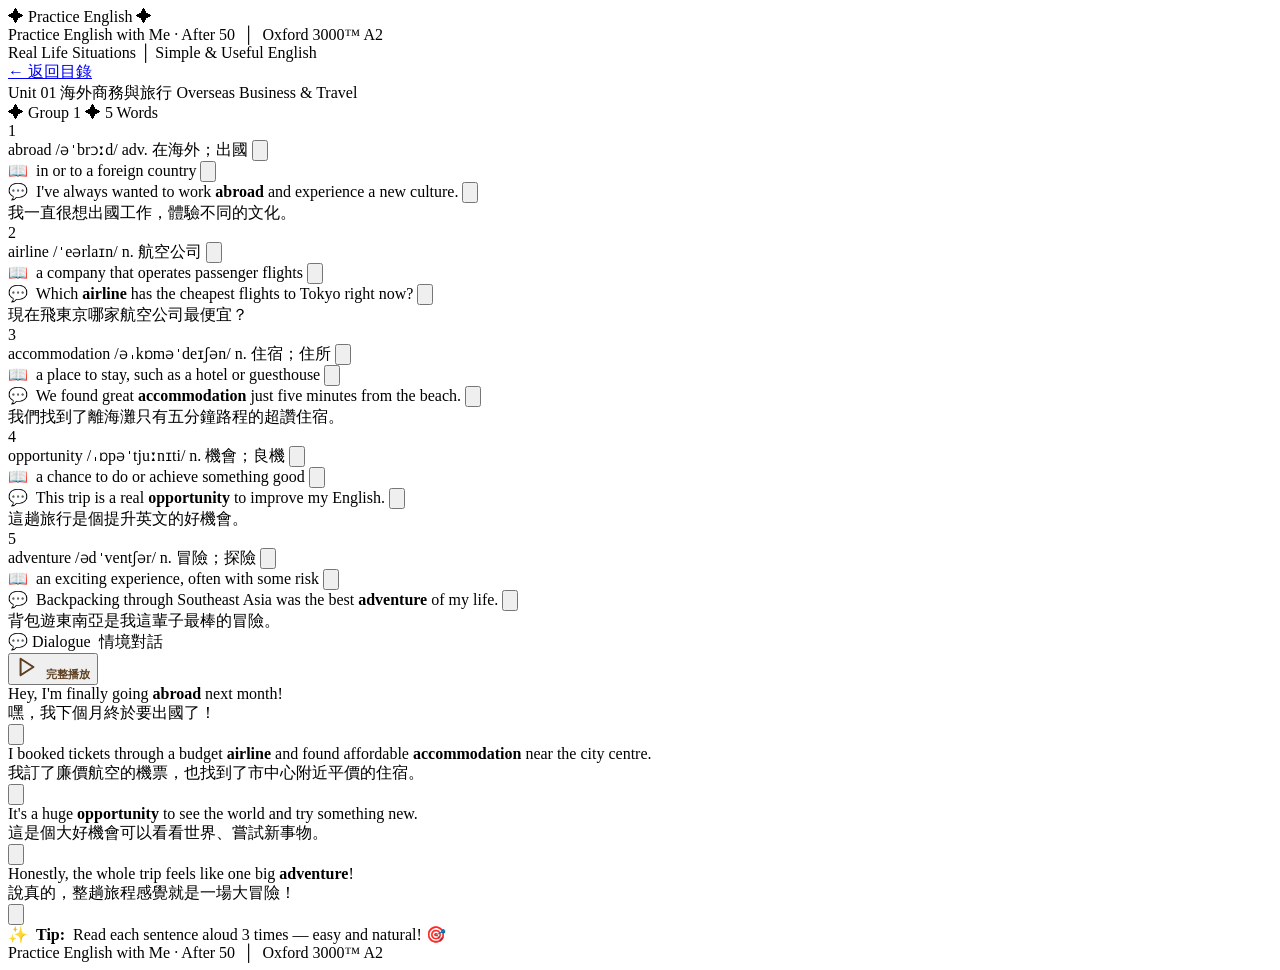
==== U01_G01.html @ 789883ff "Add U01_G01 audio files and update HTML" ====
<!DOCTYPE html>
<html lang="zh-TW">
<head>
  <meta charset="UTF-8">
  <meta name="viewport" content="width=device-width, initial-scale=1.0">
  <title>U01 G01 · Overseas Business &amp; Travel | Practice English After 50</title>
  <link rel="stylesheet" href="assets/style.css">
</head>
<body>

<!-- ── HEADER ─────────────────────────────────── -->
<header class="site-header">
  <div class="brand-top">✦ Practice English ✦</div>
  <div class="brand-name">Practice English with Me · After 50 &nbsp;│&nbsp; Oxford 3000™ A2</div>
  <div class="brand-sub">Real Life Situations │ Simple &amp; Useful English</div>
</header>

<!-- ── MAIN ───────────────────────────────────── -->
<main class="unit-wrap">

  <a class="back-nav" href="index.html">
    ← 返回目錄
  </a>

  <!-- Unit title bar -->
  <div class="unit-title-bar">
    <div>
      <span class="unit-label">Unit 01</span>
      <span class="unit-title-en">海外商務與旅行</span>
      <span class="unit-title-zh">Overseas Business &amp; Travel</span>
    </div>
    <span class="group-badge">✦ Group 1 ✦ 5 Words</span>
  </div>

  <!-- ── WORD CARDS ──────────────────────────── -->
  <div class="word-cards">

    <!-- W01: abroad (odd = white) -->
    <div class="word-card odd">
      <div class="word-num">1</div>
      <div class="word-body">
        <div class="word-top-row">
          <span class="word-en">abroad</span>
          <span class="word-pron">/əˈbrɔːd/</span>
          <span class="word-pos">adv.</span>
          <span class="word-zh">在海外；出國</span>
          <button class="audio-btn" onclick="playAudio('W01_1')" title="唸單字">
            <svg viewBox="0 0 24 24" fill="none" stroke="currentColor" stroke-width="2.2" stroke-linecap="round" stroke-linejoin="round"><polygon points="5 3 19 12 5 21 5 3"/></svg>
          </button>
        </div>
        <div class="word-def-row">
          <span>📖 &nbsp;in or to a foreign country</span>
          <button class="audio-btn" onclick="playAudio('W01_2')" title="唸定義">
            <svg viewBox="0 0 24 24" fill="none" stroke="currentColor" stroke-width="2.2" stroke-linecap="round" stroke-linejoin="round"><polygon points="5 3 19 12 5 21 5 3"/></svg>
          </button>
        </div>
        <div class="word-ex-row">
          <div class="word-ex-en">
            <span>💬 &nbsp;I've always wanted to work <strong>abroad</strong> and experience a new culture.</span>
            <button class="audio-btn" onclick="playAudio('W01_3')" title="唸例句">
              <svg viewBox="0 0 24 24" fill="none" stroke="currentColor" stroke-width="2.2" stroke-linecap="round" stroke-linejoin="round"><polygon points="5 3 19 12 5 21 5 3"/></svg>
            </button>
          </div>
          <div class="word-ex-zh">我一直很想出國工作，體驗不同的文化。</div>
        </div>
      </div>
    </div>

    <!-- W02: airline (even = FAF5EE) -->
    <div class="word-card even">
      <div class="word-num">2</div>
      <div class="word-body">
        <div class="word-top-row">
          <span class="word-en">airline</span>
          <span class="word-pron">/ˈeərlaɪn/</span>
          <span class="word-pos">n.</span>
          <span class="word-zh">航空公司</span>
          <button class="audio-btn" onclick="playAudio('W02_1')" title="唸單字">
            <svg viewBox="0 0 24 24" fill="none" stroke="currentColor" stroke-width="2.2" stroke-linecap="round" stroke-linejoin="round"><polygon points="5 3 19 12 5 21 5 3"/></svg>
          </button>
        </div>
        <div class="word-def-row">
          <span>📖 &nbsp;a company that operates passenger flights</span>
          <button class="audio-btn" onclick="playAudio('W02_2')" title="唸定義">
            <svg viewBox="0 0 24 24" fill="none" stroke="currentColor" stroke-width="2.2" stroke-linecap="round" stroke-linejoin="round"><polygon points="5 3 19 12 5 21 5 3"/></svg>
          </button>
        </div>
        <div class="word-ex-row">
          <div class="word-ex-en">
            <span>💬 &nbsp;Which <strong>airline</strong> has the cheapest flights to Tokyo right now?</span>
            <button class="audio-btn" onclick="playAudio('W02_3')" title="唸例句">
              <svg viewBox="0 0 24 24" fill="none" stroke="currentColor" stroke-width="2.2" stroke-linecap="round" stroke-linejoin="round"><polygon points="5 3 19 12 5 21 5 3"/></svg>
            </button>
          </div>
          <div class="word-ex-zh">現在飛東京哪家航空公司最便宜？</div>
        </div>
      </div>
    </div>

    <!-- W03: accommodation (odd = white) -->
    <div class="word-card odd">
      <div class="word-num">3</div>
      <div class="word-body">
        <div class="word-top-row">
          <span class="word-en">accommodation</span>
          <span class="word-pron">/əˌkɒməˈdeɪʃən/</span>
          <span class="word-pos">n.</span>
          <span class="word-zh">住宿；住所</span>
          <button class="audio-btn" onclick="playAudio('W03_1')" title="唸單字">
            <svg viewBox="0 0 24 24" fill="none" stroke="currentColor" stroke-width="2.2" stroke-linecap="round" stroke-linejoin="round"><polygon points="5 3 19 12 5 21 5 3"/></svg>
          </button>
        </div>
        <div class="word-def-row">
          <span>📖 &nbsp;a place to stay, such as a hotel or guesthouse</span>
          <button class="audio-btn" onclick="playAudio('W03_2')" title="唸定義">
            <svg viewBox="0 0 24 24" fill="none" stroke="currentColor" stroke-width="2.2" stroke-linecap="round" stroke-linejoin="round"><polygon points="5 3 19 12 5 21 5 3"/></svg>
          </button>
        </div>
        <div class="word-ex-row">
          <div class="word-ex-en">
            <span>💬 &nbsp;We found great <strong>accommodation</strong> just five minutes from the beach.</span>
            <button class="audio-btn" onclick="playAudio('W03_3')" title="唸例句">
              <svg viewBox="0 0 24 24" fill="none" stroke="currentColor" stroke-width="2.2" stroke-linecap="round" stroke-linejoin="round"><polygon points="5 3 19 12 5 21 5 3"/></svg>
            </button>
          </div>
          <div class="word-ex-zh">我們找到了離海灘只有五分鐘路程的超讚住宿。</div>
        </div>
      </div>
    </div>

    <!-- W04: opportunity (even) -->
    <div class="word-card even">
      <div class="word-num">4</div>
      <div class="word-body">
        <div class="word-top-row">
          <span class="word-en">opportunity</span>
          <span class="word-pron">/ˌɒpəˈtjuːnɪti/</span>
          <span class="word-pos">n.</span>
          <span class="word-zh">機會；良機</span>
          <button class="audio-btn" onclick="playAudio('W04_1')" title="唸單字">
            <svg viewBox="0 0 24 24" fill="none" stroke="currentColor" stroke-width="2.2" stroke-linecap="round" stroke-linejoin="round"><polygon points="5 3 19 12 5 21 5 3"/></svg>
          </button>
        </div>
        <div class="word-def-row">
          <span>📖 &nbsp;a chance to do or achieve something good</span>
          <button class="audio-btn" onclick="playAudio('W04_2')" title="唸定義">
            <svg viewBox="0 0 24 24" fill="none" stroke="currentColor" stroke-width="2.2" stroke-linecap="round" stroke-linejoin="round"><polygon points="5 3 19 12 5 21 5 3"/></svg>
          </button>
        </div>
        <div class="word-ex-row">
          <div class="word-ex-en">
            <span>💬 &nbsp;This trip is a real <strong>opportunity</strong> to improve my English.</span>
            <button class="audio-btn" onclick="playAudio('W04_3')" title="唸例句">
              <svg viewBox="0 0 24 24" fill="none" stroke="currentColor" stroke-width="2.2" stroke-linecap="round" stroke-linejoin="round"><polygon points="5 3 19 12 5 21 5 3"/></svg>
            </button>
          </div>
          <div class="word-ex-zh">這趟旅行是個提升英文的好機會。</div>
        </div>
      </div>
    </div>

    <!-- W05: adventure (odd = white) -->
    <div class="word-card odd">
      <div class="word-num">5</div>
      <div class="word-body">
        <div class="word-top-row">
          <span class="word-en">adventure</span>
          <span class="word-pron">/ədˈventʃər/</span>
          <span class="word-pos">n.</span>
          <span class="word-zh">冒險；探險</span>
          <button class="audio-btn" onclick="playAudio('W05_1')" title="唸單字">
            <svg viewBox="0 0 24 24" fill="none" stroke="currentColor" stroke-width="2.2" stroke-linecap="round" stroke-linejoin="round"><polygon points="5 3 19 12 5 21 5 3"/></svg>
          </button>
        </div>
        <div class="word-def-row">
          <span>📖 &nbsp;an exciting experience, often with some risk</span>
          <button class="audio-btn" onclick="playAudio('W05_2')" title="唸定義">
            <svg viewBox="0 0 24 24" fill="none" stroke="currentColor" stroke-width="2.2" stroke-linecap="round" stroke-linejoin="round"><polygon points="5 3 19 12 5 21 5 3"/></svg>
          </button>
        </div>
        <div class="word-ex-row">
          <div class="word-ex-en">
            <span>💬 &nbsp;Backpacking through Southeast Asia was the best <strong>adventure</strong> of my life.</span>
            <button class="audio-btn" onclick="playAudio('W05_3')" title="唸例句">
              <svg viewBox="0 0 24 24" fill="none" stroke="currentColor" stroke-width="2.2" stroke-linecap="round" stroke-linejoin="round"><polygon points="5 3 19 12 5 21 5 3"/></svg>
            </button>
          </div>
          <div class="word-ex-zh">背包遊東南亞是我這輩子最棒的冒險。</div>
        </div>
      </div>
    </div>

  </div><!-- /word-cards -->

  <!-- ── DIALOGUE ────────────────────────────── -->
  <div class="dialogue-section">
    <div class="dialogue-header">
      <div>
        <span class="dialogue-header-label">💬 Dialogue &nbsp;情境對話</span>
      </div>
      <button class="audio-btn" style="color:#5C3D1E;" onclick="playAudio('D_full')" title="播放完整對話">
        <svg viewBox="0 0 24 24" fill="none" stroke="currentColor" stroke-width="2.2" stroke-linecap="round" stroke-linejoin="round" style="width:22px;height:22px;"><polygon points="5 3 19 12 5 21 5 3"/></svg>
        <span style="font-size:11px;font-weight:700;margin-left:4px;color:#5C3D1E;">完整播放</span>
      </button>
    </div>

    <div class="dialogue-lines">

      <div class="dialogue-line">
        <div class="dialogue-text">
          <div class="dialogue-en">Hey, I'm finally going <strong>abroad</strong> next month!</div>
          <div class="dialogue-zh">嘿，我下個月終於要出國了！</div>
        </div>
        <button class="audio-btn" onclick="playAudio('D01')" title="播放這句">
          <svg viewBox="0 0 24 24" fill="none" stroke="currentColor" stroke-width="2.2" stroke-linecap="round" stroke-linejoin="round"><polygon points="5 3 19 12 5 21 5 3"/></svg>
        </button>
      </div>

      <div class="dialogue-line">
        <div class="dialogue-text">
          <div class="dialogue-en">I booked tickets through a budget <strong>airline</strong> and found affordable <strong>accommodation</strong> near the city centre.</div>
          <div class="dialogue-zh">我訂了廉價航空的機票，也找到了市中心附近平價的住宿。</div>
        </div>
        <button class="audio-btn" onclick="playAudio('D02')" title="播放這句">
          <svg viewBox="0 0 24 24" fill="none" stroke="currentColor" stroke-width="2.2" stroke-linecap="round" stroke-linejoin="round"><polygon points="5 3 19 12 5 21 5 3"/></svg>
        </button>
      </div>

      <div class="dialogue-line">
        <div class="dialogue-text">
          <div class="dialogue-en">It's a huge <strong>opportunity</strong> to see the world and try something new.</div>
          <div class="dialogue-zh">這是個大好機會可以看看世界、嘗試新事物。</div>
        </div>
        <button class="audio-btn" onclick="playAudio('D03')" title="播放這句">
          <svg viewBox="0 0 24 24" fill="none" stroke="currentColor" stroke-width="2.2" stroke-linecap="round" stroke-linejoin="round"><polygon points="5 3 19 12 5 21 5 3"/></svg>
        </button>
      </div>

      <div class="dialogue-line">
        <div class="dialogue-text">
          <div class="dialogue-en">Honestly, the whole trip feels like one big <strong>adventure</strong>!</div>
          <div class="dialogue-zh">說真的，整趟旅程感覺就是一場大冒險！</div>
        </div>
        <button class="audio-btn" onclick="playAudio('D04')" title="播放這句">
          <svg viewBox="0 0 24 24" fill="none" stroke="currentColor" stroke-width="2.2" stroke-linecap="round" stroke-linejoin="round"><polygon points="5 3 19 12 5 21 5 3"/></svg>
        </button>
      </div>

    </div><!-- /dialogue-lines -->

    <div class="tip-bar">
      ✨ &nbsp;<strong>Tip:</strong> &nbsp;Read each sentence aloud 3 times — easy and natural! 🎯
    </div>

  </div><!-- /dialogue-section -->

</main>

<footer class="site-footer">
  Practice English with Me · After 50 &nbsp;│&nbsp; Oxford 3000™ A2
</footer>

<!-- ── AUDIO ENGINE ────────────────────────────── -->
<script>
  // Audio file map — paths relative to this HTML file
  const AUDIO_MAP = {
    'W01_1': 'assets/audio/U01_G01/W01_1.mp3',
    'W01_2': 'assets/audio/U01_G01/W01_2.mp3',
    'W01_3': 'assets/audio/U01_G01/W01_3.mp3',
    'W02_1': 'assets/audio/U01_G01/W02_1.mp3',
    'W02_2': 'assets/audio/U01_G01/W02_2.mp3',
    'W02_3': 'assets/audio/U01_G01/W02_3.mp3',
    'W03_1': 'assets/audio/U01_G01/W03_1.mp3',
    'W03_2': 'assets/audio/U01_G01/W03_2.mp3',
    'W03_3': 'assets/audio/U01_G01/W03_3.mp3',
    'W04_1': 'assets/audio/U01_G01/W04_1.mp3',
    'W04_2': 'assets/audio/U01_G01/W04_2.mp3',
    'W04_3': 'assets/audio/U01_G01/W04_3.mp3',
    'W05_1': 'assets/audio/U01_G01/W05_1.mp3',
    'W05_2': 'assets/audio/U01_G01/W05_2.mp3',
    'W05_3': 'assets/audio/U01_G01/W05_3.mp3',
    'D_full': 'assets/audio/U01_G01/D_full.mp3',
    'D01':    'assets/audio/U01_G01/D01.mp3',
    'D02':    'assets/audio/U01_G01/D02.mp3',
    'D03':    'assets/audio/U01_G01/D03.mp3',
    'D04':    'assets/audio/U01_G01/D04.mp3',
  };

  let currentAudio = null;
  let currentBtn   = null;

  function playAudio(key) {
    const src = AUDIO_MAP[key];
    if (!src) return;

    // Stop any currently playing audio
    if (currentAudio) {
      currentAudio.pause();
      currentAudio.currentTime = 0;
      if (currentBtn) currentBtn.classList.remove('playing');
    }

    // Find the button that was clicked (closest .audio-btn with matching onclick)
    const btn = event.currentTarget;

    const audio = new Audio(src);
    currentAudio = audio;
    currentBtn   = btn;

    btn.classList.add('playing');
    audio.play().catch(() => {});

    audio.addEventListener('ended', () => {
      btn.classList.remove('playing');
      currentAudio = null;
      currentBtn   = null;
    });
  }
</script>

</body>
</html>
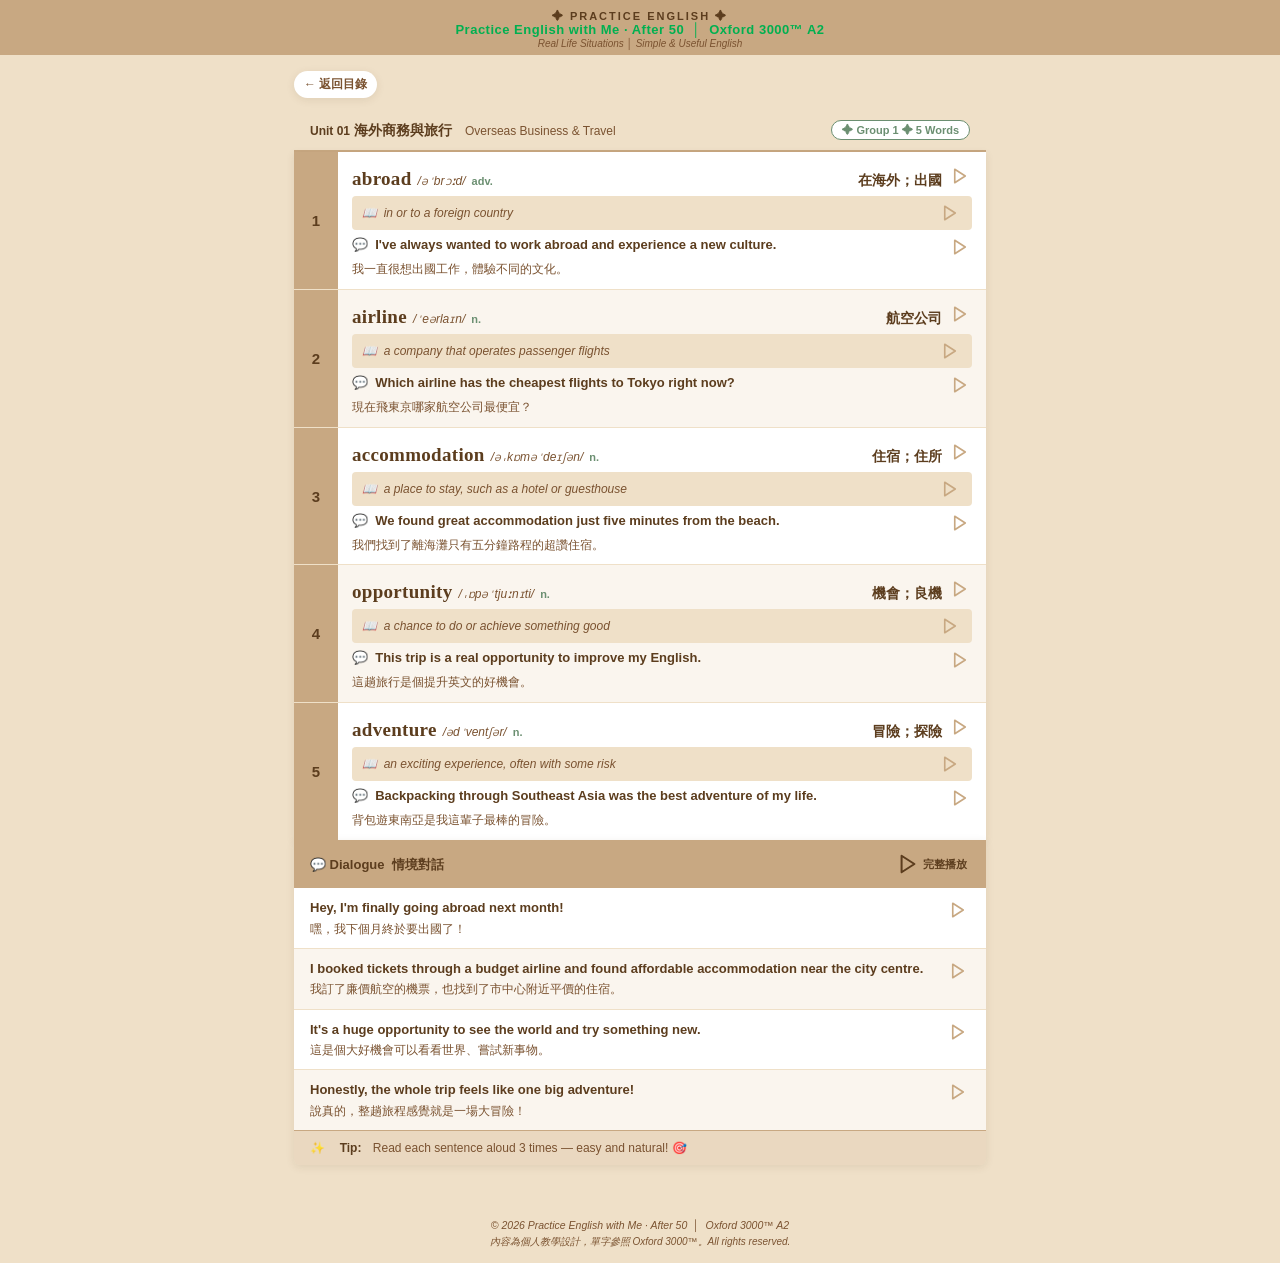
==== commit e33575d7: "Update footer with copyright notice" ====
--- a/U01_G01.html
+++ b/U01_G01.html
@@ -257,7 +257,8 @@
 </main>
 
 <footer class="site-footer">
-  Practice English with Me · After 50 &nbsp;│&nbsp; Oxford 3000™ A2
+  <p>© 2026 Practice English with Me · After 50 &nbsp;│&nbsp; Oxford 3000™ A2</p>
+  <p style="margin-top:4px;font-size:10px;">內容為個人教學設計，單字參照 Oxford 3000™。All rights reserved.</p>
 </footer>
 
 <!-- ── AUDIO ENGINE ────────────────────────────── -->
--- a/assets/style.css
+++ b/assets/style.css
@@ -0,0 +1 @@
+:root{--c-header-bg:#C8A882;--c-unit-bg:#EFE0C8;--c-card-odd:#FFFFFF;--c-card-even:#FAF5EE;--c-tip-bg:#EAD8C0;--c-text-dark:#5C3D1E;--c-text-mid:#7A5230;--c-pos:#6B8F71;--c-brand:#00B050;--c-white:#FFFFFF;--font-main:'Georgia','Times New Roman',serif;--font-ui:'Arial','Helvetica Neue',sans-serif;--shadow:0 2px 8px rgba(92,61,30,0.10);--radius:6px}*{box-sizing:border-box;margin:0;padding:0}body{font-family:var(--font-ui);background:var(--c-unit-bg);color:var(--c-text-dark);min-height:100vh}a{color:inherit;text-decoration:none}.site-header{background:var(--c-header-bg);padding:10px 20px 6px;text-align:center}.site-header .brand-top{font-size:11px;font-weight:700;letter-spacing:2px;color:var(--c-text-dark);text-transform:uppercase}.site-header .brand-name{font-size:13px;font-weight:700;color:var(--c-brand);letter-spacing:0.5px}.site-header .brand-sub{font-size:10px;color:var(--c-text-mid);font-style:italic;margin-top:1px}.index-wrap{max-width:860px;margin:0 auto;padding:20px 16px 40px}.index-title-bar{background:var(--c-text-dark);color:var(--c-white);border-radius:var(--radius) var(--radius) 0 0;padding:14px 20px;display:flex;align-items:center;gap:12px}.index-title-bar .badge{background:var(--c-brand);color:white;font-size:11px;font-weight:700;padding:3px 10px;border-radius:20px;letter-spacing:1px;white-space:nowrap}.index-title-bar h1{font-size:17px;font-weight:700;letter-spacing:0.5px}.toc-grid{display:grid;grid-template-columns:1fr;gap:0;background:var(--c-white);border-radius:0 0 var(--radius) var(--radius);overflow:hidden;box-shadow:var(--shadow)}.toc-unit{border-bottom:1px solid var(--c-unit-bg)}.toc-unit:last-child{border-bottom:none}.toc-unit-header{background:var(--c-unit-bg);padding:10px 16px;display:flex;align-items:center;gap:10px}.toc-unit-num{background:var(--c-header-bg);color:var(--c-text-dark);font-size:11px;font-weight:700;padding:2px 8px;border-radius:3px;min-width:40px;text-align:center}.toc-unit-title-en{font-size:14px;font-weight:700;color:var(--c-text-dark);flex:1}.toc-unit-title-zh{font-size:12px;color:var(--c-text-mid)}.toc-groups{display:flex;flex-wrap:wrap;gap:8px;padding:10px 16px 12px 66px;background:var(--c-white)}.toc-group-link{display:inline-flex;align-items:center;gap:6px;background:var(--c-card-even);border:1.5px solid var(--c-unit-bg);border-radius:20px;padding:5px 14px;font-size:12px;color:var(--c-text-dark);font-weight:600;transition:all 0.18s;cursor:pointer}.toc-group-link:hover{background:var(--c-header-bg);border-color:var(--c-header-bg);color:var(--c-text-dark);transform:translateY(-1px);box-shadow:0 3px 8px rgba(92,61,30,0.15)}.toc-group-link.locked{opacity:0.45;cursor:default;pointer-events:none}.toc-group-link .dot{width:7px;height:7px;border-radius:50%;background:var(--c-pos)}.toc-group-link.locked .dot{background:#bbb}.index-footer-note{text-align:center;margin-top:18px;font-size:11px;color:var(--c-text-mid);font-style:italic}.unit-wrap{max-width:720px;margin:0 auto;padding:16px 14px 40px}.back-nav{display:inline-flex;align-items:center;gap:6px;color:var(--c-text-mid);font-size:12px;font-weight:600;margin-bottom:12px;padding:5px 10px;border-radius:20px;background:var(--c-white);box-shadow:var(--shadow);cursor:pointer;transition:background 0.15s}.back-nav:hover{background:var(--c-tip-bg)}.unit-title-bar{background:var(--c-unit-bg);border-radius:var(--radius) var(--radius) 0 0;padding:10px 16px;display:flex;align-items:center;justify-content:space-between;border-bottom:2px solid var(--c-header-bg)}.unit-title-bar .unit-label{font-size:12px;font-weight:700;color:var(--c-text-dark)}.unit-title-bar .unit-title-en{font-size:14px;font-weight:700;color:var(--c-text-dark)}.unit-title-bar .unit-title-zh{font-size:12px;color:var(--c-text-mid);margin-left:8px}.unit-title-bar .group-badge{font-size:11px;color:var(--c-pos);font-weight:700;background:var(--c-white);padding:3px 10px;border-radius:20px;border:1.5px solid var(--c-pos);white-space:nowrap}.word-cards{background:var(--c-white);box-shadow:var(--shadow)}.word-card{display:grid;grid-template-columns:44px 1fr;border-bottom:1px solid var(--c-unit-bg)}.word-card:last-child{border-bottom:none}.word-card.even{background:var(--c-card-even)}.word-card.odd{background:var(--c-card-odd)}.word-num{background:var(--c-header-bg);display:flex;align-items:center;justify-content:center;font-size:15px;font-weight:700;color:var(--c-text-dark);padding:16px 0}.word-body{padding:12px 14px 10px}.word-top-row{display:flex;align-items:baseline;flex-wrap:wrap;gap:6px;margin-bottom:4px}.word-en{font-size:19px;font-weight:700;color:var(--c-text-dark);font-family:var(--font-main);letter-spacing:0.3px}.word-pron{font-size:12px;color:var(--c-text-mid);font-style:italic}.word-pos{font-size:11px;color:var(--c-pos);font-weight:700}.word-zh{font-size:14px;font-weight:700;color:var(--c-text-dark);margin-left:auto}.word-def-row{background:var(--c-unit-bg);border-radius:4px;padding:5px 10px;font-size:12px;color:var(--c-text-mid);font-style:italic;margin:6px 0 5px;display:flex;align-items:center;justify-content:space-between;gap:8px}.word-ex-row{font-size:13px;color:var(--c-text-dark);line-height:1.55}.word-ex-en{font-weight:600;margin-bottom:2px;display:flex;align-items:flex-start;justify-content:space-between;gap:8px}.word-ex-zh{font-size:11.5px;color:var(--c-text-mid)}.audio-btn{background:none;border:none;cursor:pointer;padding:3px;border-radius:50%;display:inline-flex;align-items:center;justify-content:center;transition:background 0.15s,transform 0.1s;flex-shrink:0;color:var(--c-header-bg)}.audio-btn:hover{background:var(--c-tip-bg);transform:scale(1.15)}.audio-btn.playing{color:var(--c-brand);animation:pulse 0.8s infinite alternate}@keyframes pulse{from{transform:scale(1)}to{transform:scale(1.2)}}.audio-btn svg{width:18px;height:18px}.dialogue-section{margin-top:0;box-shadow:var(--shadow);border-radius:0 0 var(--radius) var(--radius);overflow:hidden}.dialogue-header{background:var(--c-header-bg);padding:10px 16px;display:flex;align-items:center;justify-content:space-between}.dialogue-header-label{font-size:13px;font-weight:700;color:var(--c-text-dark)}.dialogue-lines{background:var(--c-white)}.dialogue-line{padding:10px 16px;border-bottom:1px solid var(--c-unit-bg);display:flex;align-items:flex-start;justify-content:space-between;gap:10px}.dialogue-line:last-child{border-bottom:none}.dialogue-line:nth-child(odd){background:var(--c-card-odd)}.dialogue-line:nth-child(even){background:var(--c-card-even)}.dialogue-text{flex:1}.dialogue-en{font-size:13px;font-weight:600;color:var(--c-text-dark);margin-bottom:3px;line-height:1.5}.dialogue-zh{font-size:11.5px;color:var(--c-text-mid);line-height:1.5}.tip-bar{background:var(--c-tip-bg);padding:10px 16px;font-size:12px;color:var(--c-text-mid);display:flex;align-items:center;gap:8px;border-top:1px solid var(--c-header-bg)}.tip-bar strong{color:var(--c-text-dark)}.site-footer{text-align:center;padding:14px;font-size:10.5px;color:var(--c-text-mid);font-style:italic}@media(max-width:480px){.word-en{font-size:17px}.word-zh{font-size:12px}.toc-groups{padding-left:16px}.unit-title-bar{flex-wrap:wrap;gap:6px}}
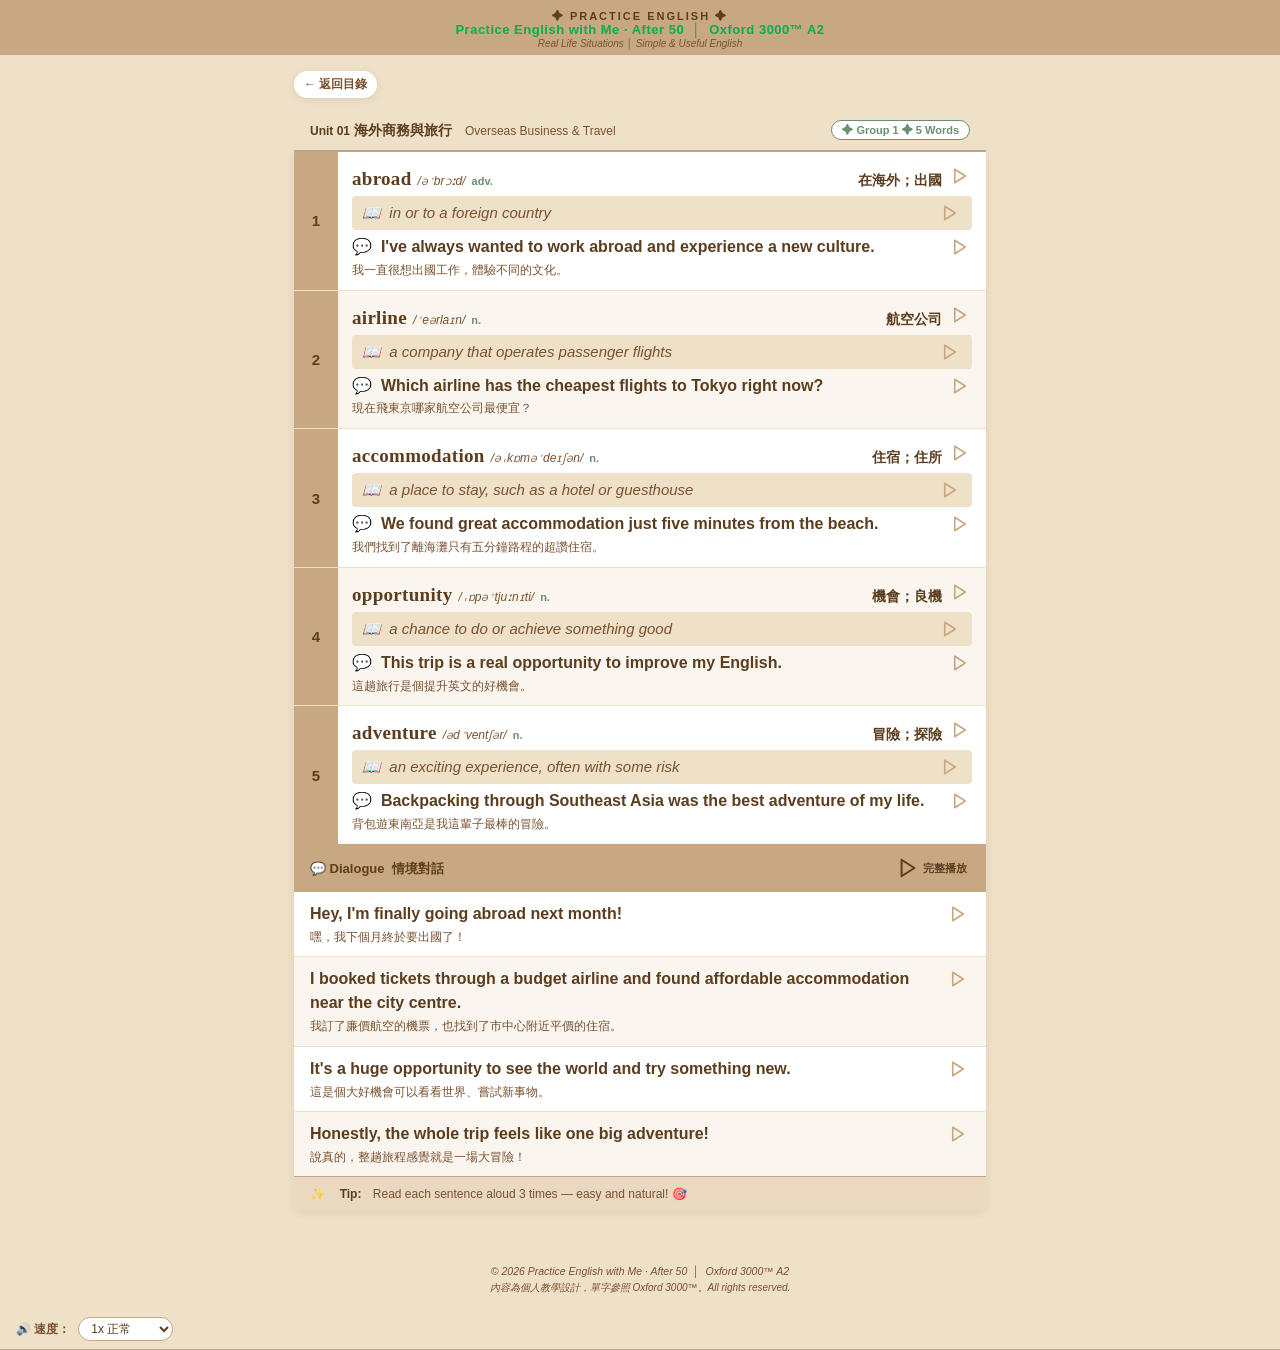
==== commit edc48db3: "Add pause and speed control" ====
--- a/U01_G01.html
+++ b/U01_G01.html
@@ -262,6 +262,16 @@
 </footer>
 
 <!-- ── AUDIO ENGINE ────────────────────────────── -->
+<div class="audio-controls-bar">
+  <span style="font-size:12px;color:var(--c-text-mid);font-weight:600;">🔊 速度：</span>
+  <select class="speed-select" id="speedSelect">
+    <option value="1">1x 正常</option>
+    <option value="0.75">0.75x 慢速</option>
+    <option value="0.5">0.5x 很慢</option>
+  </select>
+  <button class="pause-btn" id="pauseBtn">⏸ 暫停</button>
+</div>
+
 <script>
   // Audio file map — paths relative to this HTML file
   const AUDIO_MAP = {
@@ -309,14 +319,36 @@
     currentBtn   = btn;
 
     btn.classList.add('playing');
+    const speed = parseFloat(document.getElementById('speedSelect').value);
+    audio.playbackRate = speed;
     audio.play().catch(() => {});
 
     audio.addEventListener('ended', () => {
       btn.classList.remove('playing');
+      document.getElementById('pauseBtn').classList.remove('visible');
       currentAudio = null;
       currentBtn   = null;
     });
+
+    const pauseBtn = document.getElementById('pauseBtn');
+    pauseBtn.classList.add('visible');
+    pauseBtn.onclick = function() {
+      if (!currentAudio) return;
+      if (currentAudio.paused) {
+        currentAudio.play();
+        pauseBtn.textContent = '⏸ 暫停';
+        if (currentBtn) currentBtn.classList.add('playing');
+      } else {
+        currentAudio.pause();
+        pauseBtn.textContent = '▶ 繼續';
+        if (currentBtn) currentBtn.classList.remove('playing');
+      }
+    };
   }
+
+  document.getElementById('speedSelect').addEventListener('change', function() {
+    if (currentAudio) currentAudio.playbackRate = parseFloat(this.value);
+  });
 </script>
 
 </body>
--- a/assets/style.css
+++ b/assets/style.css
@@ -1 +1,7 @@
-:root{--c-header-bg:#C8A882;--c-unit-bg:#EFE0C8;--c-card-odd:#FFFFFF;--c-card-even:#FAF5EE;--c-tip-bg:#EAD8C0;--c-text-dark:#5C3D1E;--c-text-mid:#7A5230;--c-pos:#6B8F71;--c-brand:#00B050;--c-white:#FFFFFF;--font-main:'Georgia','Times New Roman',serif;--font-ui:'Arial','Helvetica Neue',sans-serif;--shadow:0 2px 8px rgba(92,61,30,0.10);--radius:6px}*{box-sizing:border-box;margin:0;padding:0}body{font-family:var(--font-ui);background:var(--c-unit-bg);color:var(--c-text-dark);min-height:100vh}a{color:inherit;text-decoration:none}.site-header{background:var(--c-header-bg);padding:10px 20px 6px;text-align:center}.site-header .brand-top{font-size:11px;font-weight:700;letter-spacing:2px;color:var(--c-text-dark);text-transform:uppercase}.site-header .brand-name{font-size:13px;font-weight:700;color:var(--c-brand);letter-spacing:0.5px}.site-header .brand-sub{font-size:10px;color:var(--c-text-mid);font-style:italic;margin-top:1px}.index-wrap{max-width:860px;margin:0 auto;padding:20px 16px 40px}.index-title-bar{background:var(--c-text-dark);color:var(--c-white);border-radius:var(--radius) var(--radius) 0 0;padding:14px 20px;display:flex;align-items:center;gap:12px}.index-title-bar .badge{background:var(--c-brand);color:white;font-size:11px;font-weight:700;padding:3px 10px;border-radius:20px;letter-spacing:1px;white-space:nowrap}.index-title-bar h1{font-size:17px;font-weight:700;letter-spacing:0.5px}.toc-grid{display:grid;grid-template-columns:1fr;gap:0;background:var(--c-white);border-radius:0 0 var(--radius) var(--radius);overflow:hidden;box-shadow:var(--shadow)}.toc-unit{border-bottom:1px solid var(--c-unit-bg)}.toc-unit:last-child{border-bottom:none}.toc-unit-header{background:var(--c-unit-bg);padding:10px 16px;display:flex;align-items:center;gap:10px}.toc-unit-num{background:var(--c-header-bg);color:var(--c-text-dark);font-size:11px;font-weight:700;padding:2px 8px;border-radius:3px;min-width:40px;text-align:center}.toc-unit-title-en{font-size:14px;font-weight:700;color:var(--c-text-dark);flex:1}.toc-unit-title-zh{font-size:12px;color:var(--c-text-mid)}.toc-groups{display:flex;flex-wrap:wrap;gap:8px;padding:10px 16px 12px 66px;background:var(--c-white)}.toc-group-link{display:inline-flex;align-items:center;gap:6px;background:var(--c-card-even);border:1.5px solid var(--c-unit-bg);border-radius:20px;padding:5px 14px;font-size:12px;color:var(--c-text-dark);font-weight:600;transition:all 0.18s;cursor:pointer}.toc-group-link:hover{background:var(--c-header-bg);border-color:var(--c-header-bg);color:var(--c-text-dark);transform:translateY(-1px);box-shadow:0 3px 8px rgba(92,61,30,0.15)}.toc-group-link.locked{opacity:0.45;cursor:default;pointer-events:none}.toc-group-link .dot{width:7px;height:7px;border-radius:50%;background:var(--c-pos)}.toc-group-link.locked .dot{background:#bbb}.index-footer-note{text-align:center;margin-top:18px;font-size:11px;color:var(--c-text-mid);font-style:italic}.unit-wrap{max-width:720px;margin:0 auto;padding:16px 14px 40px}.back-nav{display:inline-flex;align-items:center;gap:6px;color:var(--c-text-mid);font-size:12px;font-weight:600;margin-bottom:12px;padding:5px 10px;border-radius:20px;background:var(--c-white);box-shadow:var(--shadow);cursor:pointer;transition:background 0.15s}.back-nav:hover{background:var(--c-tip-bg)}.unit-title-bar{background:var(--c-unit-bg);border-radius:var(--radius) var(--radius) 0 0;padding:10px 16px;display:flex;align-items:center;justify-content:space-between;border-bottom:2px solid var(--c-header-bg)}.unit-title-bar .unit-label{font-size:12px;font-weight:700;color:var(--c-text-dark)}.unit-title-bar .unit-title-en{font-size:14px;font-weight:700;color:var(--c-text-dark)}.unit-title-bar .unit-title-zh{font-size:12px;color:var(--c-text-mid);margin-left:8px}.unit-title-bar .group-badge{font-size:11px;color:var(--c-pos);font-weight:700;background:var(--c-white);padding:3px 10px;border-radius:20px;border:1.5px solid var(--c-pos);white-space:nowrap}.word-cards{background:var(--c-white);box-shadow:var(--shadow)}.word-card{display:grid;grid-template-columns:44px 1fr;border-bottom:1px solid var(--c-unit-bg)}.word-card:last-child{border-bottom:none}.word-card.even{background:var(--c-card-even)}.word-card.odd{background:var(--c-card-odd)}.word-num{background:var(--c-header-bg);display:flex;align-items:center;justify-content:center;font-size:15px;font-weight:700;color:var(--c-text-dark);padding:16px 0}.word-body{padding:12px 14px 10px}.word-top-row{display:flex;align-items:baseline;flex-wrap:wrap;gap:6px;margin-bottom:4px}.word-en{font-size:19px;font-weight:700;color:var(--c-text-dark);font-family:var(--font-main);letter-spacing:0.3px}.word-pron{font-size:12px;color:var(--c-text-mid);font-style:italic}.word-pos{font-size:11px;color:var(--c-pos);font-weight:700}.word-zh{font-size:14px;font-weight:700;color:var(--c-text-dark);margin-left:auto}.word-def-row{background:var(--c-unit-bg);border-radius:4px;padding:5px 10px;font-size:12px;color:var(--c-text-mid);font-style:italic;margin:6px 0 5px;display:flex;align-items:center;justify-content:space-between;gap:8px}.word-ex-row{font-size:13px;color:var(--c-text-dark);line-height:1.55}.word-ex-en{font-weight:600;margin-bottom:2px;display:flex;align-items:flex-start;justify-content:space-between;gap:8px}.word-ex-zh{font-size:11.5px;color:var(--c-text-mid)}.audio-btn{background:none;border:none;cursor:pointer;padding:3px;border-radius:50%;display:inline-flex;align-items:center;justify-content:center;transition:background 0.15s,transform 0.1s;flex-shrink:0;color:var(--c-header-bg)}.audio-btn:hover{background:var(--c-tip-bg);transform:scale(1.15)}.audio-btn.playing{color:var(--c-brand);animation:pulse 0.8s infinite alternate}@keyframes pulse{from{transform:scale(1)}to{transform:scale(1.2)}}.audio-btn svg{width:18px;height:18px}.dialogue-section{margin-top:0;box-shadow:var(--shadow);border-radius:0 0 var(--radius) var(--radius);overflow:hidden}.dialogue-header{background:var(--c-header-bg);padding:10px 16px;display:flex;align-items:center;justify-content:space-between}.dialogue-header-label{font-size:13px;font-weight:700;color:var(--c-text-dark)}.dialogue-lines{background:var(--c-white)}.dialogue-line{padding:10px 16px;border-bottom:1px solid var(--c-unit-bg);display:flex;align-items:flex-start;justify-content:space-between;gap:10px}.dialogue-line:last-child{border-bottom:none}.dialogue-line:nth-child(odd){background:var(--c-card-odd)}.dialogue-line:nth-child(even){background:var(--c-card-even)}.dialogue-text{flex:1}.dialogue-en{font-size:13px;font-weight:600;color:var(--c-text-dark);margin-bottom:3px;line-height:1.5}.dialogue-zh{font-size:11.5px;color:var(--c-text-mid);line-height:1.5}.tip-bar{background:var(--c-tip-bg);padding:10px 16px;font-size:12px;color:var(--c-text-mid);display:flex;align-items:center;gap:8px;border-top:1px solid var(--c-header-bg)}.tip-bar strong{color:var(--c-text-dark)}.site-footer{text-align:center;padding:14px;font-size:10.5px;color:var(--c-text-mid);font-style:italic}@media(max-width:480px){.word-en{font-size:17px}.word-zh{font-size:12px}.toc-groups{padding-left:16px}.unit-title-bar{flex-wrap:wrap;gap:6px}}
+:root{--c-header-bg:#C8A882;--c-unit-bg:#EFE0C8;--c-card-odd:#FFFFFF;--c-card-even:#FAF5EE;--c-tip-bg:#EAD8C0;--c-text-dark:#5C3D1E;--c-text-mid:#7A5230;--c-pos:#6B8F71;--c-brand:#00B050;--c-white:#FFFFFF;--font-main:'Georgia','Times New Roman',serif;--font-ui:'Arial','Helvetica Neue',sans-serif;--shadow:0 2px 8px rgba(92,61,30,0.10);--radius:6px}*{box-sizing:border-box;margin:0;padding:0}body{font-family:var(--font-ui);background:var(--c-unit-bg);color:var(--c-text-dark);min-height:100vh}a{color:inherit;text-decoration:none}.site-header{background:var(--c-header-bg);padding:10px 20px 6px;text-align:center}.site-header .brand-top{font-size:11px;font-weight:700;letter-spacing:2px;color:var(--c-text-dark);text-transform:uppercase}.site-header .brand-name{font-size:13px;font-weight:700;color:var(--c-brand);letter-spacing:0.5px}.site-header .brand-sub{font-size:10px;color:var(--c-text-mid);font-style:italic;margin-top:1px}.index-wrap{max-width:860px;margin:0 auto;padding:20px 16px 40px}.index-title-bar{background:var(--c-text-dark);color:var(--c-white);border-radius:var(--radius) var(--radius) 0 0;padding:14px 20px;display:flex;align-items:center;gap:12px}.index-title-bar .badge{background:var(--c-brand);color:white;font-size:11px;font-weight:700;padding:3px 10px;border-radius:20px;letter-spacing:1px;white-space:nowrap}.index-title-bar h1{font-size:17px;font-weight:700;letter-spacing:0.5px}.toc-grid{display:grid;grid-template-columns:1fr;gap:0;background:var(--c-white);border-radius:0 0 var(--radius) var(--radius);overflow:hidden;box-shadow:var(--shadow)}.toc-unit{border-bottom:1px solid var(--c-unit-bg)}.toc-unit:last-child{border-bottom:none}.toc-unit-header{background:var(--c-unit-bg);padding:10px 16px;display:flex;align-items:center;gap:10px}.toc-unit-num{background:var(--c-header-bg);color:var(--c-text-dark);font-size:11px;font-weight:700;padding:2px 8px;border-radius:3px;min-width:40px;text-align:center}.toc-unit-title-en{font-size:14px;font-weight:700;color:var(--c-text-dark);flex:1}.toc-unit-title-zh{font-size:12px;color:var(--c-text-mid)}.toc-groups{display:flex;flex-wrap:wrap;gap:8px;padding:10px 16px 12px 66px;background:var(--c-white)}.toc-group-link{display:inline-flex;align-items:center;gap:6px;background:var(--c-card-even);border:1.5px solid var(--c-unit-bg);border-radius:20px;padding:5px 14px;font-size:12px;color:var(--c-text-dark);font-weight:600;transition:all 0.18s;cursor:pointer}.toc-group-link:hover{background:var(--c-header-bg);border-color:var(--c-header-bg);color:var(--c-text-dark);transform:translateY(-1px);box-shadow:0 3px 8px rgba(92,61,30,0.15)}.toc-group-link.locked{opacity:0.45;cursor:default;pointer-events:none}.toc-group-link .dot{width:7px;height:7px;border-radius:50%;background:var(--c-pos)}.toc-group-link.locked .dot{background:#bbb}.index-footer-note{text-align:center;margin-top:18px;font-size:11px;color:var(--c-text-mid);font-style:italic}.unit-wrap{max-width:720px;margin:0 auto;padding:16px 14px 40px}.back-nav{display:inline-flex;align-items:center;gap:6px;color:var(--c-text-mid);font-size:12px;font-weight:600;margin-bottom:12px;padding:5px 10px;border-radius:20px;background:var(--c-white);box-shadow:var(--shadow);cursor:pointer;transition:background 0.15s}.back-nav:hover{background:var(--c-tip-bg)}.unit-title-bar{background:var(--c-unit-bg);border-radius:var(--radius) var(--radius) 0 0;padding:10px 16px;display:flex;align-items:center;justify-content:space-between;border-bottom:2px solid var(--c-header-bg)}.unit-title-bar .unit-label{font-size:12px;font-weight:700;color:var(--c-text-dark)}.unit-title-bar .unit-title-en{font-size:14px;font-weight:700;color:var(--c-text-dark)}.unit-title-bar .unit-title-zh{font-size:12px;color:var(--c-text-mid);margin-left:8px}.unit-title-bar .group-badge{font-size:11px;color:var(--c-pos);font-weight:700;background:var(--c-white);padding:3px 10px;border-radius:20px;border:1.5px solid var(--c-pos);white-space:nowrap}.word-cards{background:var(--c-white);box-shadow:var(--shadow)}.word-card{display:grid;grid-template-columns:44px 1fr;border-bottom:1px solid var(--c-unit-bg)}.word-card:last-child{border-bottom:none}.word-card.even{background:var(--c-card-even)}.word-card.odd{background:var(--c-card-odd)}.word-num{background:var(--c-header-bg);display:flex;align-items:center;justify-content:center;font-size:15px;font-weight:700;color:var(--c-text-dark);padding:16px 0}.word-body{padding:12px 14px 10px}.word-top-row{display:flex;align-items:baseline;flex-wrap:wrap;gap:6px;margin-bottom:4px}.word-en{font-size:19px;font-weight:700;color:var(--c-text-dark);font-family:var(--font-main);letter-spacing:0.3px}.word-pron{font-size:12px;color:var(--c-text-mid);font-style:italic}.word-pos{font-size:11px;color:var(--c-pos);font-weight:700}.word-zh{font-size:14px;font-weight:700;color:var(--c-text-dark);margin-left:auto}.word-def-row{background:var(--c-unit-bg);border-radius:4px;padding:5px 10px;font-size:15px;color:var(--c-text-mid);font-style:italic;margin:6px 0 5px;display:flex;align-items:center;justify-content:space-between;gap:8px}.word-ex-row{font-size:16px;color:var(--c-text-dark);line-height:1.55}.word-ex-en{font-weight:600;margin-bottom:2px;display:flex;align-items:flex-start;justify-content:space-between;gap:8px}.word-ex-zh{font-size:11.5px;color:var(--c-text-mid)}.audio-btn{background:none;border:none;cursor:pointer;padding:3px;border-radius:50%;display:inline-flex;align-items:center;justify-content:center;transition:background 0.15s,transform 0.1s;flex-shrink:0;color:var(--c-header-bg)}.audio-btn:hover{background:var(--c-tip-bg);transform:scale(1.15)}.audio-btn.playing{color:var(--c-brand);animation:pulse 0.8s infinite alternate}@keyframes pulse{from{transform:scale(1)}to{transform:scale(1.2)}}.audio-btn svg{width:18px;height:18px}.dialogue-section{margin-top:0;box-shadow:var(--shadow);border-radius:0 0 var(--radius) var(--radius);overflow:hidden}.dialogue-header{background:var(--c-header-bg);padding:10px 16px;display:flex;align-items:center;justify-content:space-between}.dialogue-header-label{font-size:13px;font-weight:700;color:var(--c-text-dark)}.dialogue-lines{background:var(--c-white)}.dialogue-line{padding:10px 16px;border-bottom:1px solid var(--c-unit-bg);display:flex;align-items:flex-start;justify-content:space-between;gap:10px}.dialogue-line:last-child{border-bottom:none}.dialogue-line:nth-child(odd){background:var(--c-card-odd)}.dialogue-line:nth-child(even){background:var(--c-card-even)}.dialogue-text{flex:1}.dialogue-en{font-size:16px;font-weight:600;color:var(--c-text-dark);margin-bottom:3px;line-height:1.5}.dialogue-zh{font-size:11.5px;color:var(--c-text-mid);line-height:1.5}.tip-bar{background:var(--c-tip-bg);padding:10px 16px;font-size:12px;color:var(--c-text-mid);display:flex;align-items:center;gap:8px;border-top:1px solid var(--c-header-bg)}.tip-bar strong{color:var(--c-text-dark)}.site-footer{text-align:center;padding:14px;font-size:10.5px;color:var(--c-text-mid);font-style:italic}@media(max-width:480px){.word-en{font-size:17px}.word-zh{font-size:12px}.toc-groups{padding-left:16px}.unit-title-bar{flex-wrap:wrap;gap:6px}}
+
+.audio-controls-bar{display:flex;align-items:center;gap:8px;padding:8px 16px;background:var(--c-unit-bg);border-bottom:1px solid var(--c-header-bg);}
+.speed-select{font-size:12px;color:var(--c-text-dark);border:1.5px solid var(--c-header-bg);border-radius:12px;padding:3px 8px;background:var(--c-white);cursor:pointer;font-family:var(--font-ui);}
+.pause-btn{display:none;background:none;border:none;cursor:pointer;padding:3px;border-radius:50%;color:var(--c-text-dark);font-size:13px;font-weight:700;transition:background 0.15s;}
+.pause-btn.visible{display:inline-flex;align-items:center;gap:4px;}
+.pause-btn:hover{background:var(--c-tip-bg);}
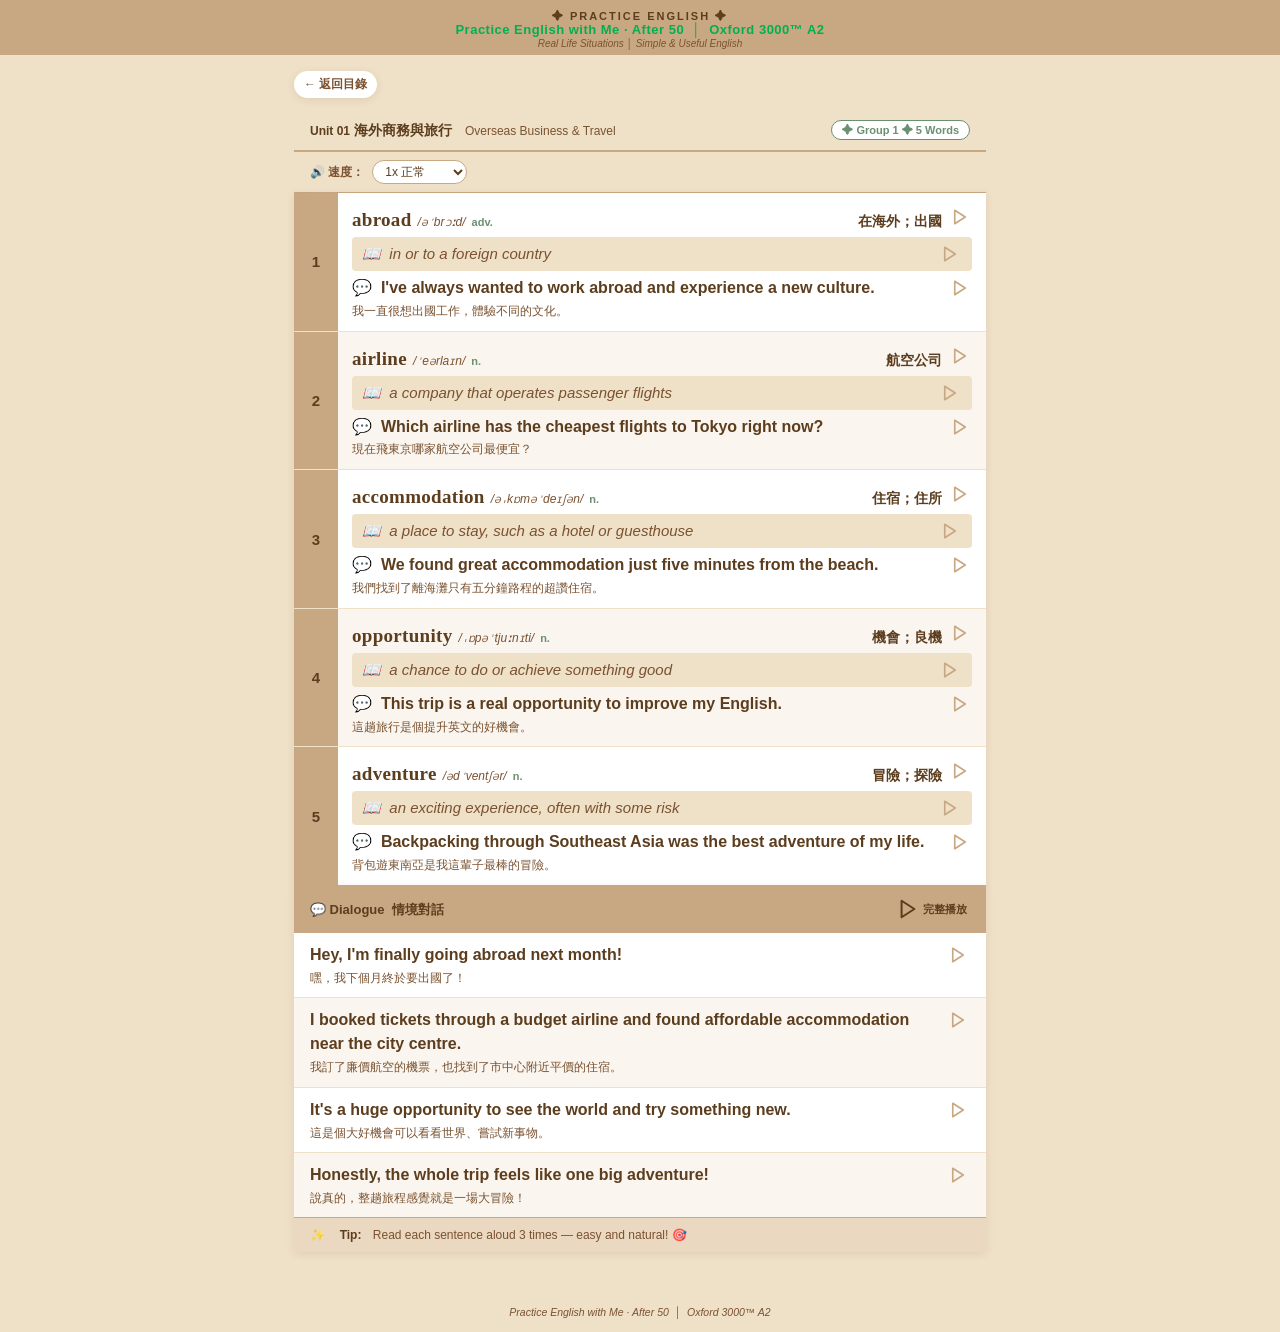
==== commit d1ed29ff: "Fix audio controls position" ====
--- a/U01_G01.html
+++ b/U01_G01.html
@@ -33,6 +33,18 @@
   </div>
 
   <!-- ── WORD CARDS ──────────────────────────── -->
+
+  <!-- Audio Controls Bar -->
+  <div class="audio-controls-bar">
+    <span style="font-size:12px;color:var(--c-text-mid);font-weight:600;">🔊 速度：</span>
+    <select class="speed-select" id="speedSelect">
+      <option value="1">1x 正常</option>
+      <option value="0.75">0.75x 慢速</option>
+      <option value="0.5">0.5x 很慢</option>
+    </select>
+    <button class="pause-btn" id="pauseBtn">⏸ 暫停</button>
+  </div>
+
   <div class="word-cards">
 
     <!-- W01: abroad (odd = white) -->
@@ -257,23 +269,13 @@
 </main>
 
 <footer class="site-footer">
-  <p>© 2026 Practice English with Me · After 50 &nbsp;│&nbsp; Oxford 3000™ A2</p>
-  <p style="margin-top:4px;font-size:10px;">內容為個人教學設計，單字參照 Oxford 3000™。All rights reserved.</p>
+  Practice English with Me · After 50 &nbsp;│&nbsp; Oxford 3000™ A2
 </footer>
 
 <!-- ── AUDIO ENGINE ────────────────────────────── -->
-<div class="audio-controls-bar">
-  <span style="font-size:12px;color:var(--c-text-mid);font-weight:600;">🔊 速度：</span>
-  <select class="speed-select" id="speedSelect">
-    <option value="1">1x 正常</option>
-    <option value="0.75">0.75x 慢速</option>
-    <option value="0.5">0.5x 很慢</option>
-  </select>
-  <button class="pause-btn" id="pauseBtn">⏸ 暫停</button>
-</div>
+
 
 <script>
-  // Audio file map — paths relative to this HTML file
   const AUDIO_MAP = {
     'W01_1': 'assets/audio/U01_G01/W01_1.mp3',
     'W01_2': 'assets/audio/U01_G01/W01_2.mp3',
@@ -303,52 +305,51 @@
   function playAudio(key) {
     const src = AUDIO_MAP[key];
     if (!src) return;
-
-    // Stop any currently playing audio
     if (currentAudio) {
       currentAudio.pause();
       currentAudio.currentTime = 0;
       if (currentBtn) currentBtn.classList.remove('playing');
+      document.getElementById('pauseBtn').classList.remove('visible');
+      document.getElementById('pauseBtn').textContent = '⏸ 暫停';
     }
-
-    // Find the button that was clicked (closest .audio-btn with matching onclick)
     const btn = event.currentTarget;
-
     const audio = new Audio(src);
+    const speed = parseFloat(document.getElementById('speedSelect').value);
+    audio.playbackRate = speed;
     currentAudio = audio;
     currentBtn   = btn;
-
     btn.classList.add('playing');
-    const speed = parseFloat(document.getElementById('speedSelect').value);
-    audio.playbackRate = speed;
     audio.play().catch(() => {});
+
+    const pauseBtn = document.getElementById('pauseBtn');
+    pauseBtn.classList.add('visible');
+    pauseBtn.textContent = '⏸ 暫停';
 
     audio.addEventListener('ended', () => {
       btn.classList.remove('playing');
-      document.getElementById('pauseBtn').classList.remove('visible');
+      pauseBtn.classList.remove('visible');
+      pauseBtn.textContent = '⏸ 暫停';
       currentAudio = null;
       currentBtn   = null;
     });
-
-    const pauseBtn = document.getElementById('pauseBtn');
-    pauseBtn.classList.add('visible');
-    pauseBtn.onclick = function() {
-      if (!currentAudio) return;
-      if (currentAudio.paused) {
-        currentAudio.play();
-        pauseBtn.textContent = '⏸ 暫停';
-        if (currentBtn) currentBtn.classList.add('playing');
-      } else {
-        currentAudio.pause();
-        pauseBtn.textContent = '▶ 繼續';
-        if (currentBtn) currentBtn.classList.remove('playing');
-      }
-    };
   }
 
   document.getElementById('speedSelect').addEventListener('change', function() {
     if (currentAudio) currentAudio.playbackRate = parseFloat(this.value);
   });
+
+  document.getElementById('pauseBtn').addEventListener('click', function() {
+    if (!currentAudio) return;
+    if (currentAudio.paused) {
+      currentAudio.play();
+      this.textContent = '⏸ 暫停';
+      if (currentBtn) currentBtn.classList.add('playing');
+    } else {
+      currentAudio.pause();
+      this.textContent = '▶ 繼續';
+      if (currentBtn) currentBtn.classList.remove('playing');
+    }
+  });
 </script>
 
 </body>
